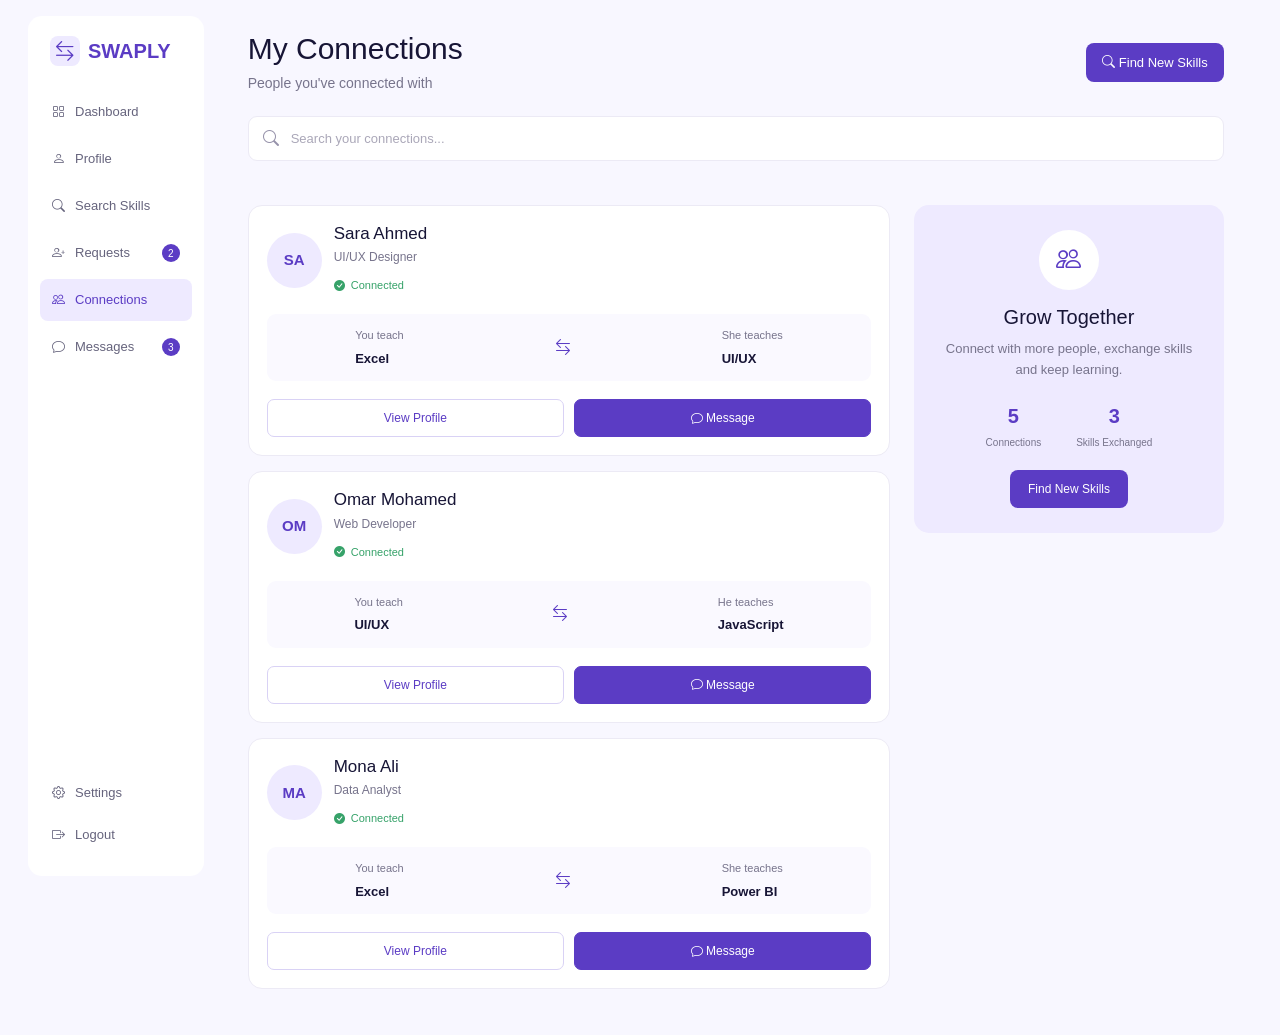
==== pages/connect.html @ 41f35652 "Adding the Message Section and more details Add Message page and standardize sidebar across pages  1" ====
<!doctype html>
<html lang="en">
  <head>
    <meta charset="UTF-8" />
    <meta name="viewport" content="width=device-width, initial-scale=1.0" />

    <link
      href="https://cdn.jsdelivr.net/npm/bootstrap@5.3.3/dist/css/bootstrap.min.css"
      rel="stylesheet"
    />

    <link
      href="https://cdn.jsdelivr.net/npm/bootstrap-icons@1.11.3/font/bootstrap-icons.min.css"
      rel="stylesheet"
    />

    <link rel="stylesheet" href="../CSS/connect.css" />

    <title>Connections</title>
  </head>

  <body>
    <main>
      <div class="container-fluid">
        <div class="row align-items-start px-3 py-3">
          <div class="col-lg-2 left-section">
            <aside class="sidebar">
              <div class="logo">
                <span class="logo-icon">
                  <i class="bi bi-arrow-left-right"></i>
                </span>

                <span>SWAPLY</span>
              </div>

              <nav class="sidebar-menu">
                <a href="#" class="sidebar-item">
                  <i class="bi bi-grid"></i>
                  <span>Dashboard</span>
                </a>

                <a href="profile.html" class="sidebar-item">
                  <i class="bi bi-person"></i>
                  <span>Profile</span>
                </a>

                <a href="#" class="sidebar-item">
                  <i class="bi bi-search"></i>
                  <span>Search Skills</span>
                </a>

                <a href="#" class="sidebar-item">
                  <i class="bi bi-person-plus"></i>
                  <span>Requests</span>
                  <span class="menu-badge">2</span>
                </a>

                <a href="connect.html" class="sidebar-item active">
                  <i class="bi bi-people"></i>
                  <span>Connections</span>
                </a>

                <a href="./Messages.html" class="sidebar-item">
                  <i class="bi bi-chat"></i>
                  <span>Messages</span>
                  <span class="menu-badge">3</span>
                </a>
              </nav>

              <div class="sidebar-bottom">
                <a href="#" class="sidebar-item">
                  <i class="bi bi-gear"></i>
                  <span>Settings</span>
                </a>

                <a href="#" class="sidebar-item">
                  <i class="bi bi-box-arrow-right"></i>
                  <span>Logout</span>
                </a>
              </div>
            </aside>
          </div>

          <!-- Main Content -->
          <div class="col-lg-10">
            <section class="connections-section">
              <div class="page-header">
                <div>
                  <h1>My Connections</h1>

                  <p>People you've connected with</p>
                </div>

                <a href="#" class="find-skills-btn">
                  <i class="bi bi-search"></i>
                  Find New Skills
                </a>
              </div>

              <!-- Search -->
              <div class="search-box">
                <i class="bi bi-search"></i>

                <input type="text" placeholder="Search your connections..." />
              </div>

              <!-- Content -->
              <div class="row g-4 mt-1">
                <!-- Connections -->
                <div class="col-lg-8">
                  <div class="connections-list">
                    <div class="connection-card">
                      <div class="person-info">
                        <div class="person-avatar">SA</div>

                        <div>
                          <h3>Sara Ahmed</h3>
                          <p>UI/UX Designer</p>

                          <span class="connected-status">
                            <i class="bi bi-check-circle-fill"></i>
                            Connected
                          </span>
                        </div>
                      </div>

                      <div class="exchange-info">
                        <div>
                          <span>You teach</span>
                          <strong>Excel</strong>
                        </div>

                        <i class="bi bi-arrow-left-right"></i>

                        <div>
                          <span>She teaches</span>
                          <strong>UI/UX</strong>
                        </div>
                      </div>

                      <div class="card-actions">
                        <button class="profile-btn">View Profile</button>

                        <button class="message-btn">
                          <i class="bi bi-chat"></i>
                          Message
                        </button>
                      </div>
                    </div>

                    <!-- Connection 2 -->
                    <div class="connection-card">
                      <div class="person-info">
                        <div class="person-avatar">OM</div>

                        <div>
                          <h3>Omar Mohamed</h3>
                          <p>Web Developer</p>

                          <span class="connected-status">
                            <i class="bi bi-check-circle-fill"></i>
                            Connected
                          </span>
                        </div>
                      </div>

                      <div class="exchange-info">
                        <div>
                          <span>You teach</span>
                          <strong>UI/UX</strong>
                        </div>

                        <i class="bi bi-arrow-left-right"></i>

                        <div>
                          <span>He teaches</span>
                          <strong>JavaScript</strong>
                        </div>
                      </div>

                      <div class="card-actions">
                        <button class="profile-btn">View Profile</button>

                        <button class="message-btn">
                          <i class="bi bi-chat"></i>
                          Message
                        </button>
                      </div>
                    </div>

                    <!-- Connection 3 -->
                    <div class="connection-card">
                      <div class="person-info">
                        <div class="person-avatar">MA</div>

                        <div>
                          <h3>Mona Ali</h3>
                          <p>Data Analyst</p>

                          <span class="connected-status">
                            <i class="bi bi-check-circle-fill"></i>
                            Connected
                          </span>
                        </div>
                      </div>

                      <div class="exchange-info">
                        <div>
                          <span>You teach</span>
                          <strong>Excel</strong>
                        </div>

                        <i class="bi bi-arrow-left-right"></i>

                        <div>
                          <span>She teaches</span>
                          <strong>Power BI</strong>
                        </div>
                      </div>

                      <div class="card-actions">
                        <button class="profile-btn">View Profile</button>

                        <button class="message-btn">
                          <i class="bi bi-chat"></i>
                          Message
                        </button>
                      </div>
                    </div>
                  </div>
                </div>

                <!-- Right Card -->
                <div class="col-lg-4">
                  <div class="growth-card">
                    <div class="growth-icon">
                      <i class="bi bi-people"></i>
                    </div>

                    <h2>Grow Together</h2>

                    <p>
                      Connect with more people, exchange skills and keep
                      learning.
                    </p>

                    <div class="growth-stats">
                      <div>
                        <strong>5</strong>
                        <span>Connections</span>
                      </div>

                      <div>
                        <strong>3</strong>
                        <span>Skills Exchanged</span>
                      </div>
                    </div>

                    <a href="#" class="growth-btn"> Find New Skills </a>
                  </div>
                </div>
              </div>
            </section>
          </div>
        </div>
      </div>
    </main>
  </body>
</html>
---- CSS/connect.css ----
:root {
    --primary-color: #5b3cc4;
    --primary-dark: #432b9d;
    --primary-soft: #eeeaff;
    --background: #f8f7ff;
    --white: #ffffff;
    --text-dark: #171536;
    --text-light: #77748c;
    --border: #eceaf5;
}

body {
    margin: 0;
    font-family: Arial, sans-serif;
    background-color: var(--background);
    color: var(--text-dark);
}


/*Sidebar*/

.sidebar {
    min-height: calc(100vh - 40px);
    background-color: var(--white);
    border-radius: 14px;
    padding: 20px 12px;
    display: flex;
    flex-direction: column;
}
.left-section {
  width: 16%;
}

.logo {
    display: flex;
    align-items: center;
    gap: 8px;
    padding: 0 10px 25px;
    color: var(--primary-color);
    font-size: 20px;
    font-weight: bold;
}

.logo-icon {
    width: 30px;
    height: 30px;
    background-color: var(--primary-soft);
    border-radius: 8px;
    display: flex;
    align-items: center;
    justify-content: center;
}

.sidebar-menu {
    display: flex;
    flex-direction: column;
    gap: 5px;
}

.sidebar-item {
    height: 42px;
    padding: 0 12px;
    display: flex;
    align-items: center;
    gap: 10px;
    text-decoration: none;
    color: #66647d;
    font-size: 13px;
    font-weight: 500;
    border-radius: 8px;
}

.sidebar-item:hover {
    background-color: var(--primary-soft);
    color: var(--primary-color);
}

.sidebar-item.active {
    background-color: var(--primary-soft);
    color: var(--primary-color);
}

.menu-badge {
    margin-left: auto;
    min-width: 18px;
    height: 18px;
    display: flex;
    align-items: center;
    justify-content: center;
    background-color: var(--primary-color);
    color: white;
    border-radius: 50%;
    font-size: 10px;
}

.sidebar-bottom {
    margin-top: auto;
}


/*Main Section*/

.connections-section {
    padding: 15px 20px;
}

.page-header {
    display: flex;
    align-items: center;
    justify-content: space-between;
    margin-bottom: 22px;
}

.page-header h1 {
    margin: 0 0 6px;
    font-size: 30px;
    color: var(--text-dark);
}

.page-header p {
    margin: 0;
    color: var(--text-light);
    font-size: 14px;
}


/* Find Skills Button */

.find-skills-btn {
    background-color: var(--primary-color);
    color: white;
    text-decoration: none;
    padding: 10px 16px;
    border-radius: 8px;
    font-size: 13px;
}

.find-skills-btn:hover {
    background-color: var(--primary-dark);
    color: white;
}


/*Search*/

.search-box {
    height: 45px;
    background-color: var(--white);
    border: 1px solid var(--border);
    border-radius: 9px;
    display: flex;
    align-items: center;
    gap: 10px;
    padding: 0 14px;
    margin-bottom: 20px;
}

.search-box i {
    color: #9692aa;
}

.search-box input {
    width: 100%;
    border: none;
    outline: none;
    font-size: 13px;
    color: var(--text-dark);
}

.search-box input::placeholder {
    color: #aaa7b8;
}


/*Connection Cards*/

.connection-card {
    background-color: var(--white);
    border: 1px solid var(--border);
    border-radius: 14px;
    padding: 18px;
    margin-bottom: 15px;
}

.person-info {
    display: flex;
    align-items: center;
    gap: 12px;
}

.person-avatar {
    width: 55px;
    height: 55px;
    background-color: var(--primary-soft);
    color: var(--primary-color);
    border-radius: 50%;
    display: flex;
    align-items: center;
    justify-content: center;
    font-weight: bold;
    font-size: 15px;
}

.person-info h3 {
    margin: 0;
    font-size: 17px;
}

.person-info p {
    margin: 4px 0 6px;
    color: var(--text-light);
    font-size: 12px;
}

.connected-status {
    color: #36a269;
    font-size: 11px;
}

.connected-status i {
    margin-right: 3px;
}


/*Skill Exchange */

.exchange-info {
    margin: 18px 0;
    padding: 13px;
    background-color: #faf9ff;
    border-radius: 9px;
    display: flex;
    align-items: center;
    justify-content: space-around;
}

.exchange-info div {
    display: flex;
    flex-direction: column;
    gap: 5px;
}

.exchange-info span {
    color: var(--text-light);
    font-size: 11px;
}

.exchange-info strong {
    color: var(--text-dark);
    font-size: 13px;
}

.exchange-info i {
    color: var(--primary-color);
    font-size: 16px;
}


/*Card Buttons*/

.card-actions {
    display: flex;
    gap: 10px;
}

.profile-btn,
.message-btn {
    flex: 1;
    padding: 9px;
    border-radius: 7px;
    font-size: 12px;
    cursor: pointer;
}

.profile-btn {
    background-color: white;
    color: var(--primary-color);
    border: 1px solid #d9d2f5;
}

.profile-btn:hover {
    background-color: var(--primary-soft);
}

.message-btn {
    background-color: var(--primary-color);
    color: white;
    border: 1px solid var(--primary-color);
}

.message-btn:hover {
    background-color: var(--primary-dark);
}


/*Right Growth Card */

.growth-card {
    background-color: var(--primary-soft);
    border-radius: 15px;
    padding: 25px 20px;
    text-align: center;
    min-height: 300px;
}

.growth-icon {
    width: 60px;
    height: 60px;
    margin: 0 auto 15px;
    background-color: white;
    color: var(--primary-color);
    border-radius: 50%;
    display: flex;
    align-items: center;
    justify-content: center;
    font-size: 25px;
}

.growth-card h2 {
    font-size: 20px;
    margin-bottom: 10px;
}

.growth-card p {
    color: var(--text-light);
    font-size: 13px;
    line-height: 1.6;
}

.growth-stats {
    display: flex;
    justify-content: center;
    gap: 35px;
    margin: 20px 0;
}

.growth-stats div {
    display: flex;
    flex-direction: column;
    gap: 4px;
}

.growth-stats strong {
    color: var(--primary-color);
    font-size: 20px;
}

.growth-stats span {
    color: var(--text-light);
    font-size: 10px;
}

.growth-btn {
    display: inline-block;
    background-color: var(--primary-color);
    color: white;
    text-decoration: none;
    padding: 10px 18px;
    border-radius: 8px;
    font-size: 12px;
}

.growth-btn:hover {
    background-color: var(--primary-dark);
    color: white;
}


/*Responsive*/

@media (max-width: 991px) {

    .sidebar {
        min-height: auto;
        margin-bottom: 15px;
    }

    .sidebar-bottom {
        margin-top: 10px;
    }

    .connections-section {
        padding: 10px;
    }

}

@media (max-width: 576px) {

    .page-header {
        flex-direction: column;
        align-items: flex-start;
        gap: 15px;
    }

    .page-header h1 {
        font-size: 25px;
    }

    .find-skills-btn {
        width: 100%;
        text-align: center;
    }

    .exchange-info {
        flex-direction: column;
        gap: 10px;
    }

    .exchange-info i {
        transform: rotate(90deg);
    }

    .card-actions {
        flex-direction: column;
    }

}
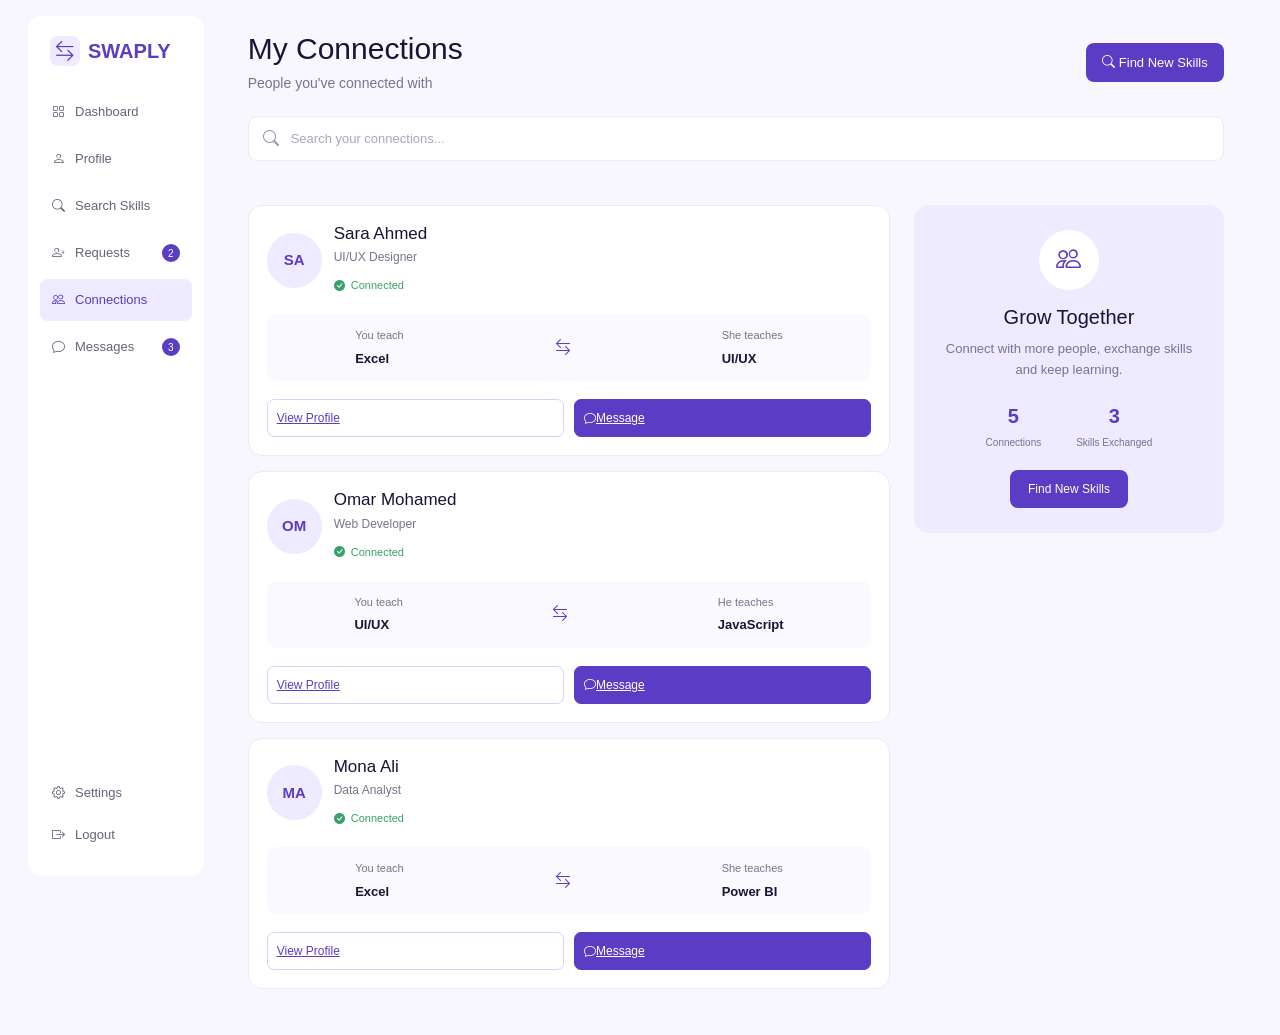
==== commit cbe77d23: "add search skill" ====
--- a/pages/connect.html
+++ b/pages/connect.html
@@ -44,7 +44,7 @@
                   <span>Profile</span>
                 </a>
 
-                <a href="#" class="sidebar-item">
+                <a href="search-skill.html" class="sidebar-item">
                   <i class="bi bi-search"></i>
                   <span>Search Skills</span>
                 </a>
@@ -73,7 +73,7 @@
                   <span>Settings</span>
                 </a>
 
-                <a href="#" class="sidebar-item">
+                <a href="index.html" class="sidebar-item">
                   <i class="bi bi-box-arrow-right"></i>
                   <span>Logout</span>
                 </a>
@@ -91,7 +91,7 @@
                   <p>People you've connected with</p>
                 </div>
 
-                <a href="#" class="find-skills-btn">
+                <a href="search-skill.html" class="find-skills-btn">
                   <i class="bi bi-search"></i>
                   Find New Skills
                 </a>
@@ -116,11 +116,11 @@
                         <div>
                           <h3>Sara Ahmed</h3>
                           <p>UI/UX Designer</p>
-
                           <span class="connected-status">
                             <i class="bi bi-check-circle-fill"></i>
                             Connected
                           </span>
+
                         </div>
                       </div>
 
@@ -139,12 +139,9 @@
                       </div>
 
                       <div class="card-actions">
-                        <button class="profile-btn">View Profile</button>
-
-                        <button class="message-btn">
-                          <i class="bi bi-chat"></i>
-                          Message
-                        </button>
+                        <a href="profile.html" class="profile-btn">View Profile</a>
+                       <a href="messages.html" class="message-btn">
+                      <i class="bi bi-chat"></i>Message</a>
                       </div>
                     </div>
 
@@ -179,12 +176,9 @@
                       </div>
 
                       <div class="card-actions">
-                        <button class="profile-btn">View Profile</button>
-
-                        <button class="message-btn">
-                          <i class="bi bi-chat"></i>
-                          Message
-                        </button>
+                        <a href="profile.html" class="profile-btn">View Profile</a>
+                       <a href="messages.html" class="message-btn">
+                      <i class="bi bi-chat"></i>Message</a>
                       </div>
                     </div>
 
@@ -219,12 +213,9 @@
                       </div>
 
                       <div class="card-actions">
-                        <button class="profile-btn">View Profile</button>
-
-                        <button class="message-btn">
-                          <i class="bi bi-chat"></i>
-                          Message
-                        </button>
+                        <a href="profile.html" class="profile-btn">View Profile</a>
+                       <a href="messages.html" class="message-btn">
+                      <i class="bi bi-chat"></i>Message</a>
                       </div>
                     </div>
                   </div>
@@ -256,7 +247,7 @@
                       </div>
                     </div>
 
-                    <a href="#" class="growth-btn"> Find New Skills </a>
+                    <a href="search-skill.html" class="growth-btn"> Find New Skills </a>
                   </div>
                 </div>
               </div>
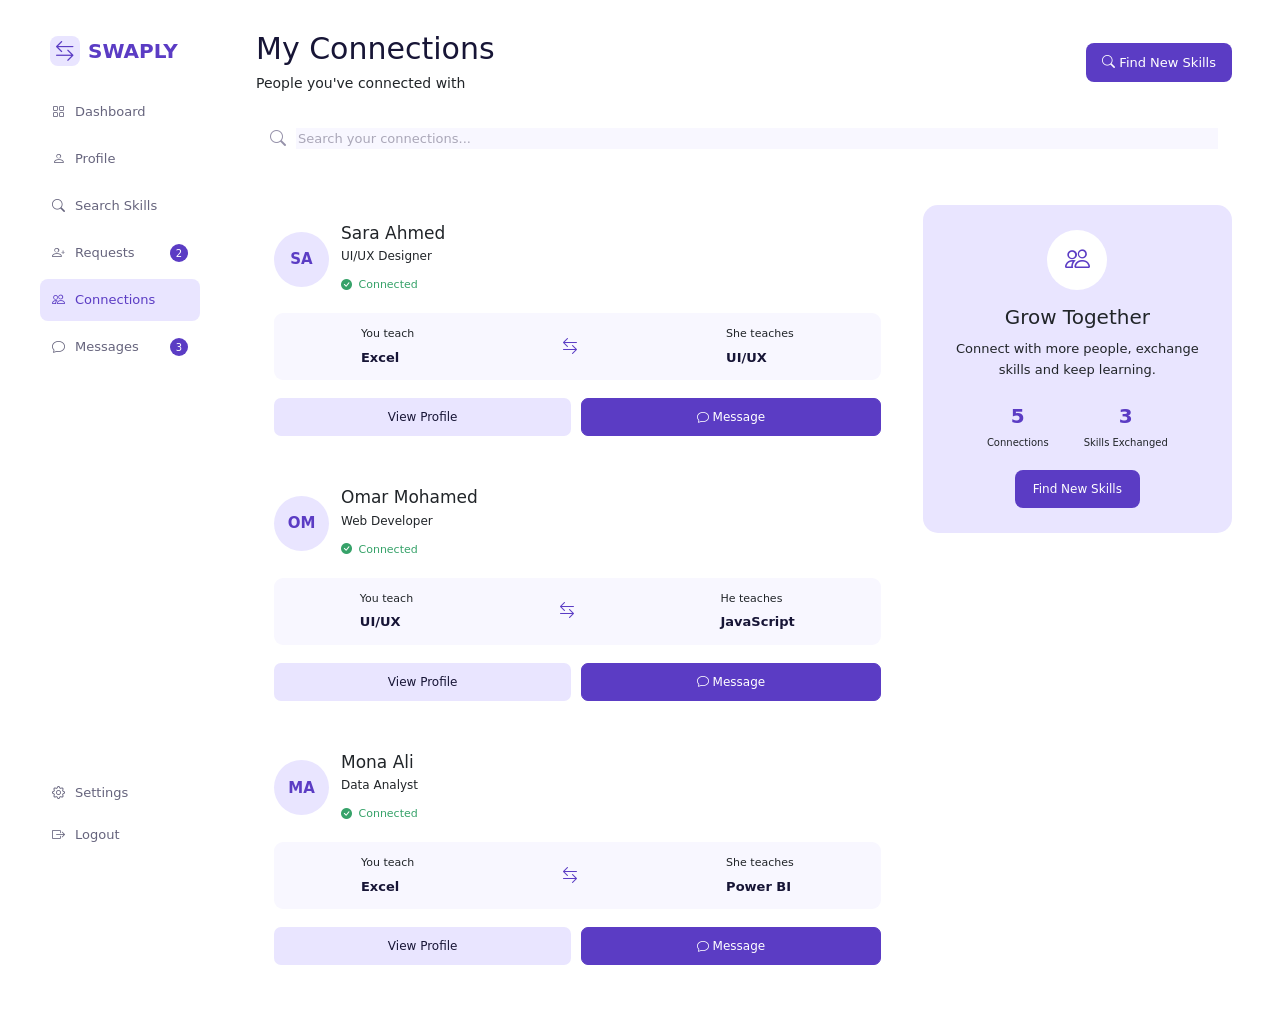
==== commit e5d8cb98: "Adding Dark theme and many thing 1 - Making the Variables.css file that contain all colors (light an" ====
--- a/pages/connect.html
+++ b/pages/connect.html
@@ -14,6 +14,7 @@
       rel="stylesheet"
     />
 
+    <link rel="stylesheet" href="../CSS/Variables.css" />
     <link rel="stylesheet" href="../CSS/connect.css" />
 
     <title>Connections</title>
@@ -23,7 +24,7 @@
     <main>
       <div class="container-fluid">
         <div class="row align-items-start px-3 py-3">
-          <div class="col-lg-2 left-section">
+          <div class="col-sm-12 col-lg-2">
             <aside class="sidebar">
               <div class="logo">
                 <span class="logo-icon">
@@ -44,7 +45,7 @@
                   <span>Profile</span>
                 </a>
 
-                <a href="search-skill.html" class="sidebar-item">
+                <a href="#" class="sidebar-item">
                   <i class="bi bi-search"></i>
                   <span>Search Skills</span>
                 </a>
@@ -68,12 +69,12 @@
               </nav>
 
               <div class="sidebar-bottom">
-                <a href="#" class="sidebar-item">
+                <a href="./Settings.html" class="sidebar-item">
                   <i class="bi bi-gear"></i>
                   <span>Settings</span>
                 </a>
 
-                <a href="index.html" class="sidebar-item">
+                <a href="#" class="sidebar-item">
                   <i class="bi bi-box-arrow-right"></i>
                   <span>Logout</span>
                 </a>
@@ -91,7 +92,7 @@
                   <p>People you've connected with</p>
                 </div>
 
-                <a href="search-skill.html" class="find-skills-btn">
+                <a href="#" class="find-skills-btn">
                   <i class="bi bi-search"></i>
                   Find New Skills
                 </a>
@@ -116,11 +117,11 @@
                         <div>
                           <h3>Sara Ahmed</h3>
                           <p>UI/UX Designer</p>
+
                           <span class="connected-status">
                             <i class="bi bi-check-circle-fill"></i>
                             Connected
                           </span>
-
                         </div>
                       </div>
 
@@ -139,9 +140,12 @@
                       </div>
 
                       <div class="card-actions">
-                        <a href="profile.html" class="profile-btn">View Profile</a>
-                       <a href="messages.html" class="message-btn">
-                      <i class="bi bi-chat"></i>Message</a>
+                        <button class="profile-btn">View Profile</button>
+
+                        <button class="message-btn">
+                          <i class="bi bi-chat"></i>
+                          Message
+                        </button>
                       </div>
                     </div>
 
@@ -176,9 +180,12 @@
                       </div>
 
                       <div class="card-actions">
-                        <a href="profile.html" class="profile-btn">View Profile</a>
-                       <a href="messages.html" class="message-btn">
-                      <i class="bi bi-chat"></i>Message</a>
+                        <button class="profile-btn">View Profile</button>
+
+                        <button class="message-btn">
+                          <i class="bi bi-chat"></i>
+                          Message
+                        </button>
                       </div>
                     </div>
 
@@ -213,9 +220,12 @@
                       </div>
 
                       <div class="card-actions">
-                        <a href="profile.html" class="profile-btn">View Profile</a>
-                       <a href="messages.html" class="message-btn">
-                      <i class="bi bi-chat"></i>Message</a>
+                        <button class="profile-btn">View Profile</button>
+
+                        <button class="message-btn">
+                          <i class="bi bi-chat"></i>
+                          Message
+                        </button>
                       </div>
                     </div>
                   </div>
@@ -247,7 +257,7 @@
                       </div>
                     </div>
 
-                    <a href="search-skill.html" class="growth-btn"> Find New Skills </a>
+                    <a href="#" class="growth-btn"> Find New Skills </a>
                   </div>
                 </div>
               </div>
@@ -256,5 +266,7 @@
         </div>
       </div>
     </main>
+    <script src="../JS/theme.js" defer></script>
+
   </body>
 </html>
--- a/CSS/Variables.css
+++ b/CSS/Variables.css
@@ -0,0 +1,98 @@
+:root {
+    --primary-color: #5b3cc4;
+    --primary-dark: #432b9d;
+    --primary-light: #f4f1ff;
+    --primary-soft: #e9e5ff;
+
+    /* Text */
+    --text-dark: #171536;
+    --text-primary: #11112f;
+    --text-secondary: #34344f;
+    --text-muted: #555555;
+
+    /* Backgrounds */
+    --bg-light: #f8f7ff;
+    --bg-section: #f6f5f7;
+    --bg-white: #ffffff;
+    --bg-footer: #29013e;
+
+    /* Borders */
+    --border-light: #ececec;
+    --border-primary: #b8acd9;
+
+    /* Buttons */
+    --button-primary: #573fd0;
+    --button-primary-hover: #4630b7;
+    --button-secondary-text: #4f3ac7;
+    --button-secondary-border: #6956d9;
+
+    /* Accent Colors */
+    --accent-purple: #8a76df;
+    --accent-blue: #4d91e8;
+    --accent-light-blue: #61b5ee;
+
+    /* Icons */
+    --icon-purple-bg: #e6e0f8;
+    --icon-purple: #5d51b8;
+    --icon-blue-bg: #e0f8f8;
+    --icon-blue: #3b82f6;
+    --icon-green-bg: #e0f8e0;
+    --icon-green: #22c55e;
+    --icon-yellow-bg: #f8f8e0;
+    --icon-yellow: #eab308;
+
+    /* hover */
+    --yellow-hover:  #fffef7;
+
+    /* White */
+    --white: #ffffff;
+}
+
+[data-theme="dark"] {
+    --primary-color: #8b6ef6;
+    --primary-dark: #6f52d9;
+    --primary-light: #2a2240;
+    --primary-soft: #332a4d;
+
+    /* Text */
+    --text-dark: #f0eefc;
+    --text-primary: #f5f3ff;
+    --text-secondary: #c9c5e0;
+    --text-muted: #9994b3;
+
+    /* Backgrounds */
+    --bg-light: #14121f;
+    --bg-section: #1a1729;
+    --bg-white: #1e1b2e;
+    --bg-footer: #0d0114;
+
+    /* Borders */
+    --border-light: #2e2a44;
+    --border-primary: #4a3f6e;
+
+    /* Buttons */
+    --button-primary: #8b6ef6;
+    --button-primary-hover: #a288ff;
+    --button-secondary-text: #c9baff;
+    --button-secondary-border: #6956d9;
+
+    /* Accent Colors */
+    --accent-purple: #a794f0;
+    --accent-blue: #6ba3f0;
+    --accent-light-blue: #7ec4f2;
+
+    /* Icons */
+    --icon-purple-bg: #362d54;
+    --icon-purple: #a794f0;
+    --icon-blue-bg: #1f2a47;
+    --icon-blue: #6ba3f0;
+    --icon-green-bg: #1e3a24;
+    --icon-green: #4ade80;
+    --icon-yellow-bg: #4e410e;
+    --icon-yellow: #fbbf24;
+
+    /* hover */
+    --yellow-hover:  #5f550b;
+    /* White (used as pure white in light mode — in dark mode, treat as your "on-dark" white-equivalent) */
+    --white: #232036;
+}
--- a/CSS/connect.css
+++ b/CSS/connect.css
@@ -1,18 +1,10 @@
-:root {
-    --primary-color: #5b3cc4;
-    --primary-dark: #432b9d;
-    --primary-soft: #eeeaff;
-    --background: #f8f7ff;
-    --white: #ffffff;
     --text-dark: #171536;
-    --text-light: #77748c;
-    --border: #eceaf5;
-}
+
 
 body {
     margin: 0;
     font-family: Arial, sans-serif;
-    background-color: var(--background);
+    background-color: var(--bg-light);
     color: var(--text-dark);
 }
 
@@ -165,6 +157,7 @@
     outline: none;
     font-size: 13px;
     color: var(--text-dark);
+    background-color: var(--bg-light);
 }
 
 .search-box input::placeholder {
@@ -227,7 +220,7 @@
 .exchange-info {
     margin: 18px 0;
     padding: 13px;
-    background-color: #faf9ff;
+    background-color: var(--bg-light);
     border-radius: 9px;
     display: flex;
     align-items: center;
@@ -273,9 +266,9 @@
 }
 
 .profile-btn {
-    background-color: white;
-    color: var(--primary-color);
-    border: 1px solid #d9d2f5;
+    background-color: var(--primary-soft);
+    color: var(--text-dark);
+    border: 1px solid var(--border);
 }
 
 .profile-btn:hover {
@@ -307,7 +300,7 @@
     width: 60px;
     height: 60px;
     margin: 0 auto 15px;
-    background-color: white;
+    background-color: var(--white);
     color: var(--primary-color);
     border-radius: 50%;
     display: flex;
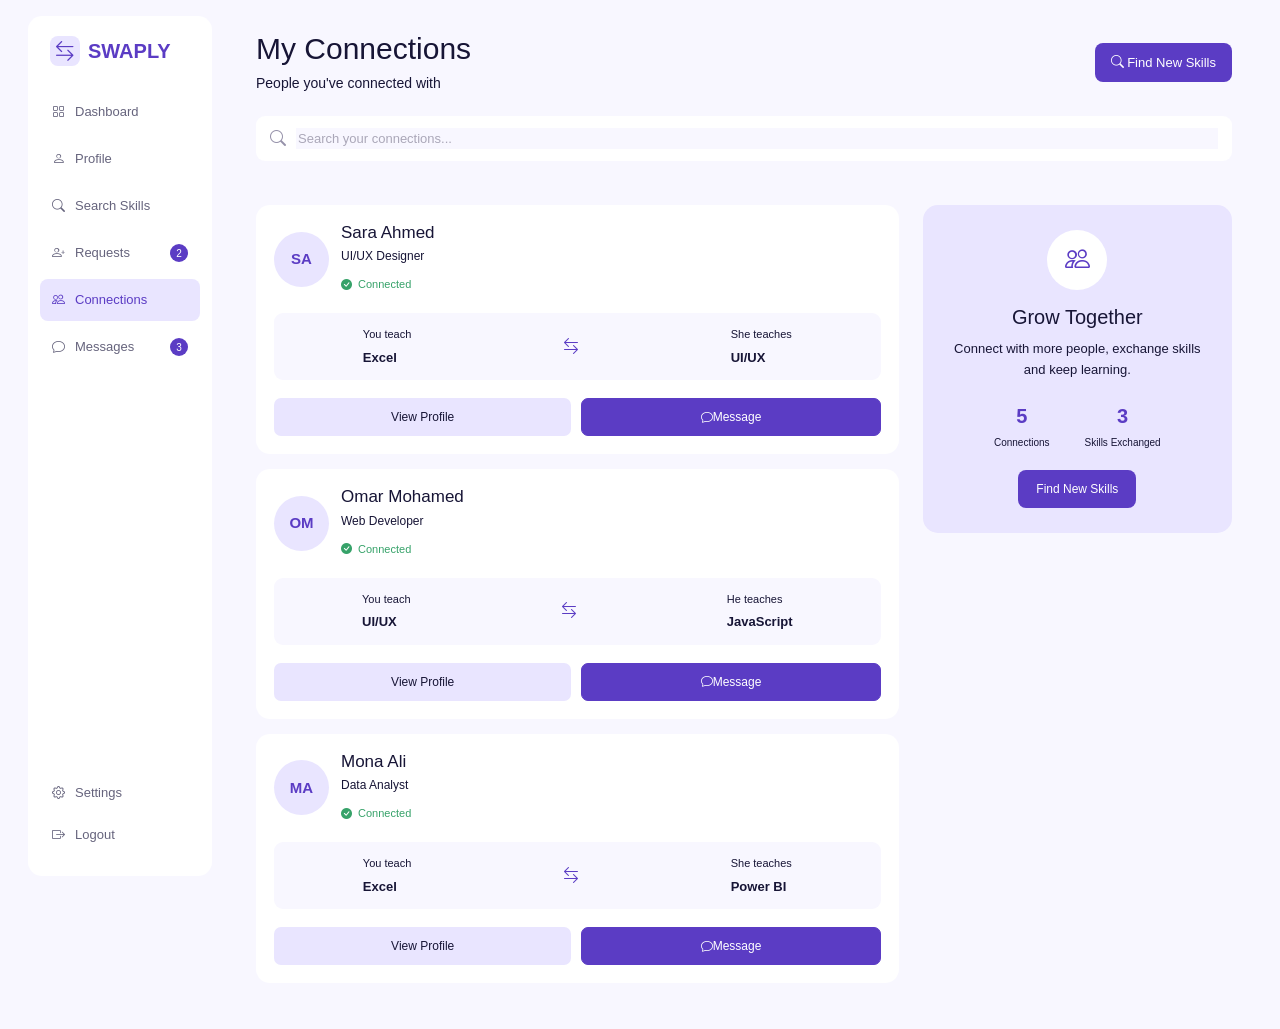
==== commit 5b7e1ff8: "update" ====
--- a/pages/connect.html
+++ b/pages/connect.html
@@ -45,7 +45,7 @@
                   <span>Profile</span>
                 </a>
 
-                <a href="#" class="sidebar-item">
+                <a href="search skills.html" class="sidebar-item">
                   <i class="bi bi-search"></i>
                   <span>Search Skills</span>
                 </a>
@@ -92,7 +92,7 @@
                   <p>People you've connected with</p>
                 </div>
 
-                <a href="#" class="find-skills-btn">
+                <a href="./search skills.html" class="find-skills-btn">
                   <i class="bi bi-search"></i>
                   Find New Skills
                 </a>
@@ -140,12 +140,11 @@
                       </div>
 
                       <div class="card-actions">
-                        <button class="profile-btn">View Profile</button>
-
-                        <button class="message-btn">
-                          <i class="bi bi-chat"></i>
-                          Message
-                        </button>
+                         <a href="profile.html" class="profile-btn"> View Profile 
+
+                    </a> 
+                   <a href="messages.html" class="message-btn"> <i class="bi bi-chat"></i> Message
+                   </a>
                       </div>
                     </div>
 
@@ -180,12 +179,11 @@
                       </div>
 
                       <div class="card-actions">
-                        <button class="profile-btn">View Profile</button>
-
-                        <button class="message-btn">
-                          <i class="bi bi-chat"></i>
-                          Message
-                        </button>
+                    <a href="profile.html" class="profile-btn"> View Profile 
+
+                    </a> 
+                   <a href="messages.html" class="message-btn"> <i class="bi bi-chat"></i> Message
+                   </a>
                       </div>
                     </div>
 
@@ -220,12 +218,11 @@
                       </div>
 
                       <div class="card-actions">
-                        <button class="profile-btn">View Profile</button>
-
-                        <button class="message-btn">
-                          <i class="bi bi-chat"></i>
-                          Message
-                        </button>
+                    <a href="profile.html" class="profile-btn"> View Profile 
+
+                    </a> 
+                   <a href="messages.html" class="message-btn"> <i class="bi bi-chat"></i> Message
+                   </a>
                       </div>
                     </div>
                   </div>
@@ -257,7 +254,7 @@
                       </div>
                     </div>
 
-                    <a href="#" class="growth-btn"> Find New Skills </a>
+                    <a href="search.html" class="growth-btn"> Find New Skills </a>
                   </div>
                 </div>
               </div>
--- a/CSS/Variables.css
+++ b/CSS/Variables.css
@@ -21,7 +21,7 @@
     --border-primary: #b8acd9;
 
     /* Buttons */
-    --button-primary: #573fd0;
+    --button-primary:#8102d0;
     --button-primary-hover: #4630b7;
     --button-secondary-text: #4f3ac7;
     --button-secondary-border: #6956d9;
--- a/CSS/connect.css
+++ b/CSS/connect.css
@@ -1,6 +1,3 @@
-    --text-dark: #171536;
-
-
 body {
     margin: 0;
     font-family: Arial, sans-serif;
@@ -263,6 +260,10 @@
     border-radius: 7px;
     font-size: 12px;
     cursor: pointer;
+        display: flex;
+    align-items: center;
+    justify-content: center;
+    text-decoration: none;
 }
 
 .profile-btn {
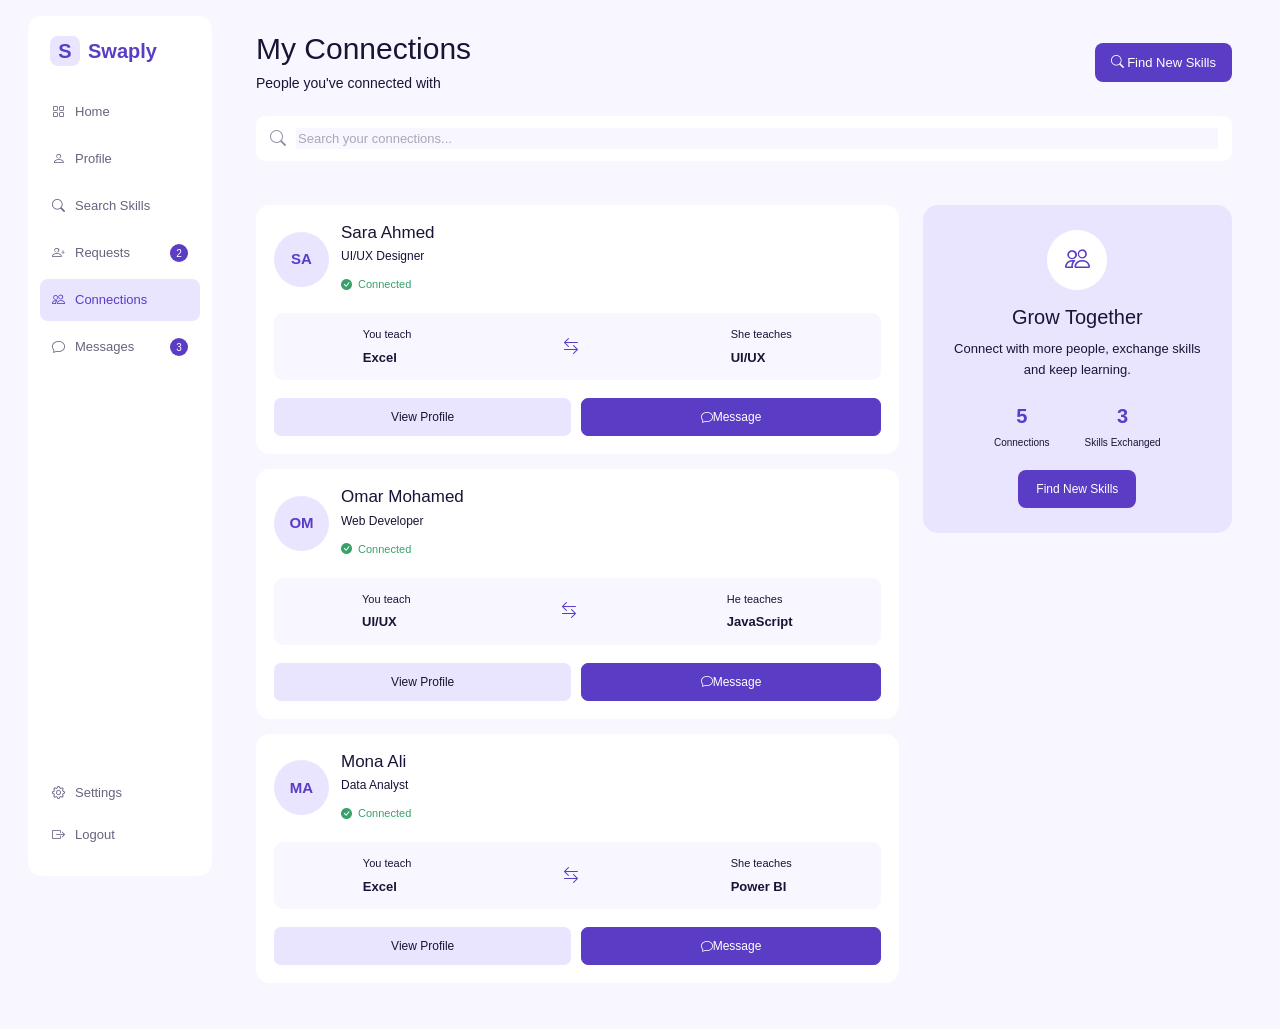
==== commit 7296f5c5: "add skill section" ====
--- a/pages/connect.html
+++ b/pages/connect.html
@@ -27,17 +27,19 @@
           <div class="col-sm-12 col-lg-2">
             <aside class="sidebar">
               <div class="logo">
-                <span class="logo-icon">
-                  <i class="bi bi-arrow-left-right"></i>
-                </span>
-
-                <span>SWAPLY</span>
+                <a
+                  class="navbar-brand d-flex align-items-center gap-2"
+                  href="#"
+                >
+                  <span class="logo-icon">S</span>
+                  <span class="logo-text">Swaply</span>
+                </a>
               </div>
 
               <nav class="sidebar-menu">
-                <a href="#" class="sidebar-item">
+                <a href="../index.html" class="sidebar-item">
                   <i class="bi bi-grid"></i>
-                  <span>Dashboard</span>
+                  <span>Home</span>
                 </a>
 
                 <a href="profile.html" class="sidebar-item">
@@ -50,7 +52,7 @@
                   <span>Search Skills</span>
                 </a>
 
-                <a href="#" class="sidebar-item">
+                <a href="./request.html" class="sidebar-item">
                   <i class="bi bi-person-plus"></i>
                   <span>Requests</span>
                   <span class="menu-badge">2</span>
@@ -140,11 +142,12 @@
                       </div>
 
                       <div class="card-actions">
-                         <a href="profile.html" class="profile-btn"> View Profile 
-
-                    </a> 
-                   <a href="messages.html" class="message-btn"> <i class="bi bi-chat"></i> Message
-                   </a>
+                        <a href="profile.html" class="profile-btn">
+                          View Profile
+                        </a>
+                        <a href="messages.html" class="message-btn">
+                          <i class="bi bi-chat"></i> Message
+                        </a>
                       </div>
                     </div>
 
@@ -179,11 +182,12 @@
                       </div>
 
                       <div class="card-actions">
-                    <a href="profile.html" class="profile-btn"> View Profile 
-
-                    </a> 
-                   <a href="messages.html" class="message-btn"> <i class="bi bi-chat"></i> Message
-                   </a>
+                        <a href="profile.html" class="profile-btn">
+                          View Profile
+                        </a>
+                        <a href="messages.html" class="message-btn">
+                          <i class="bi bi-chat"></i> Message
+                        </a>
                       </div>
                     </div>
 
@@ -218,11 +222,12 @@
                       </div>
 
                       <div class="card-actions">
-                    <a href="profile.html" class="profile-btn"> View Profile 
-
-                    </a> 
-                   <a href="messages.html" class="message-btn"> <i class="bi bi-chat"></i> Message
-                   </a>
+                        <a href="profile.html" class="profile-btn">
+                          View Profile
+                        </a>
+                        <a href="messages.html" class="message-btn">
+                          <i class="bi bi-chat"></i> Message
+                        </a>
                       </div>
                     </div>
                   </div>
@@ -254,7 +259,9 @@
                       </div>
                     </div>
 
-                    <a href="search.html" class="growth-btn"> Find New Skills </a>
+                    <a href="search skills.html" class="growth-btn">
+                      Find New Skills
+                    </a>
                   </div>
                 </div>
               </div>
@@ -264,6 +271,5 @@
       </div>
     </main>
     <script src="../JS/theme.js" defer></script>
-
   </body>
 </html>
